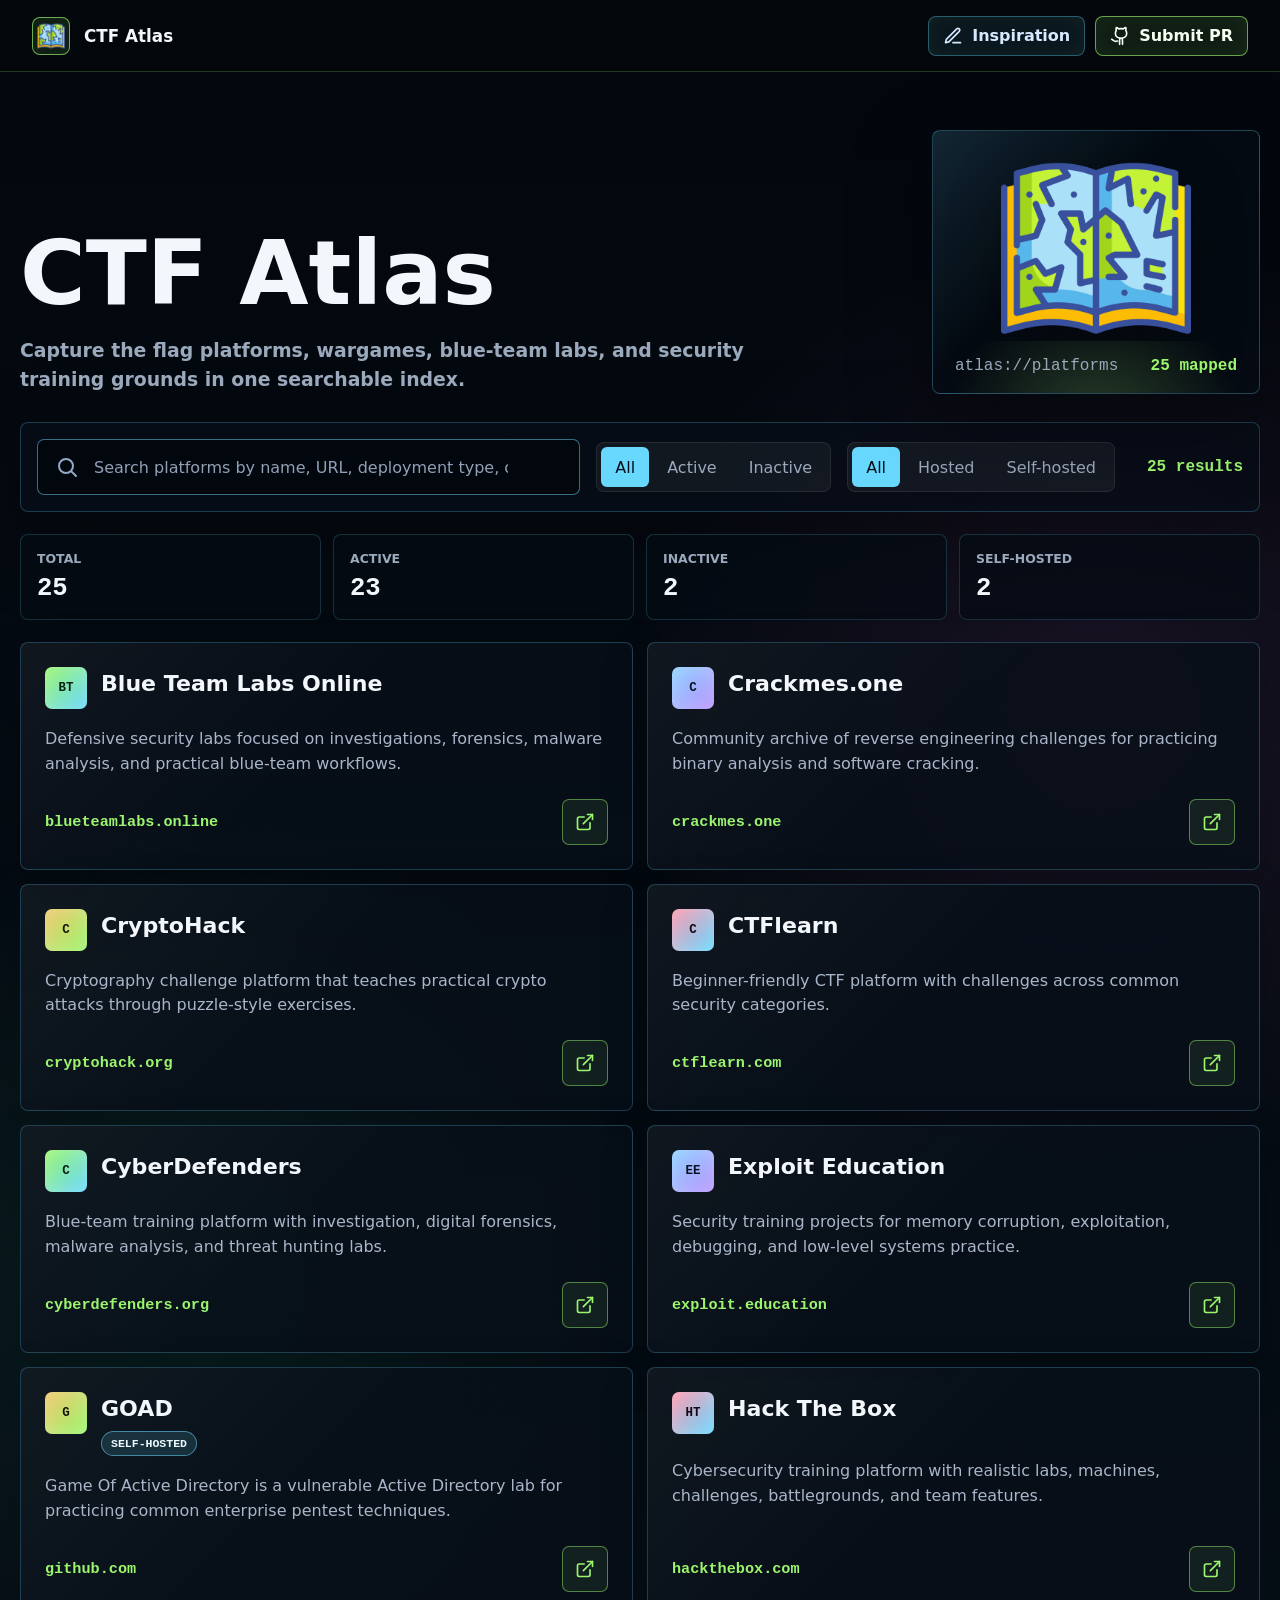
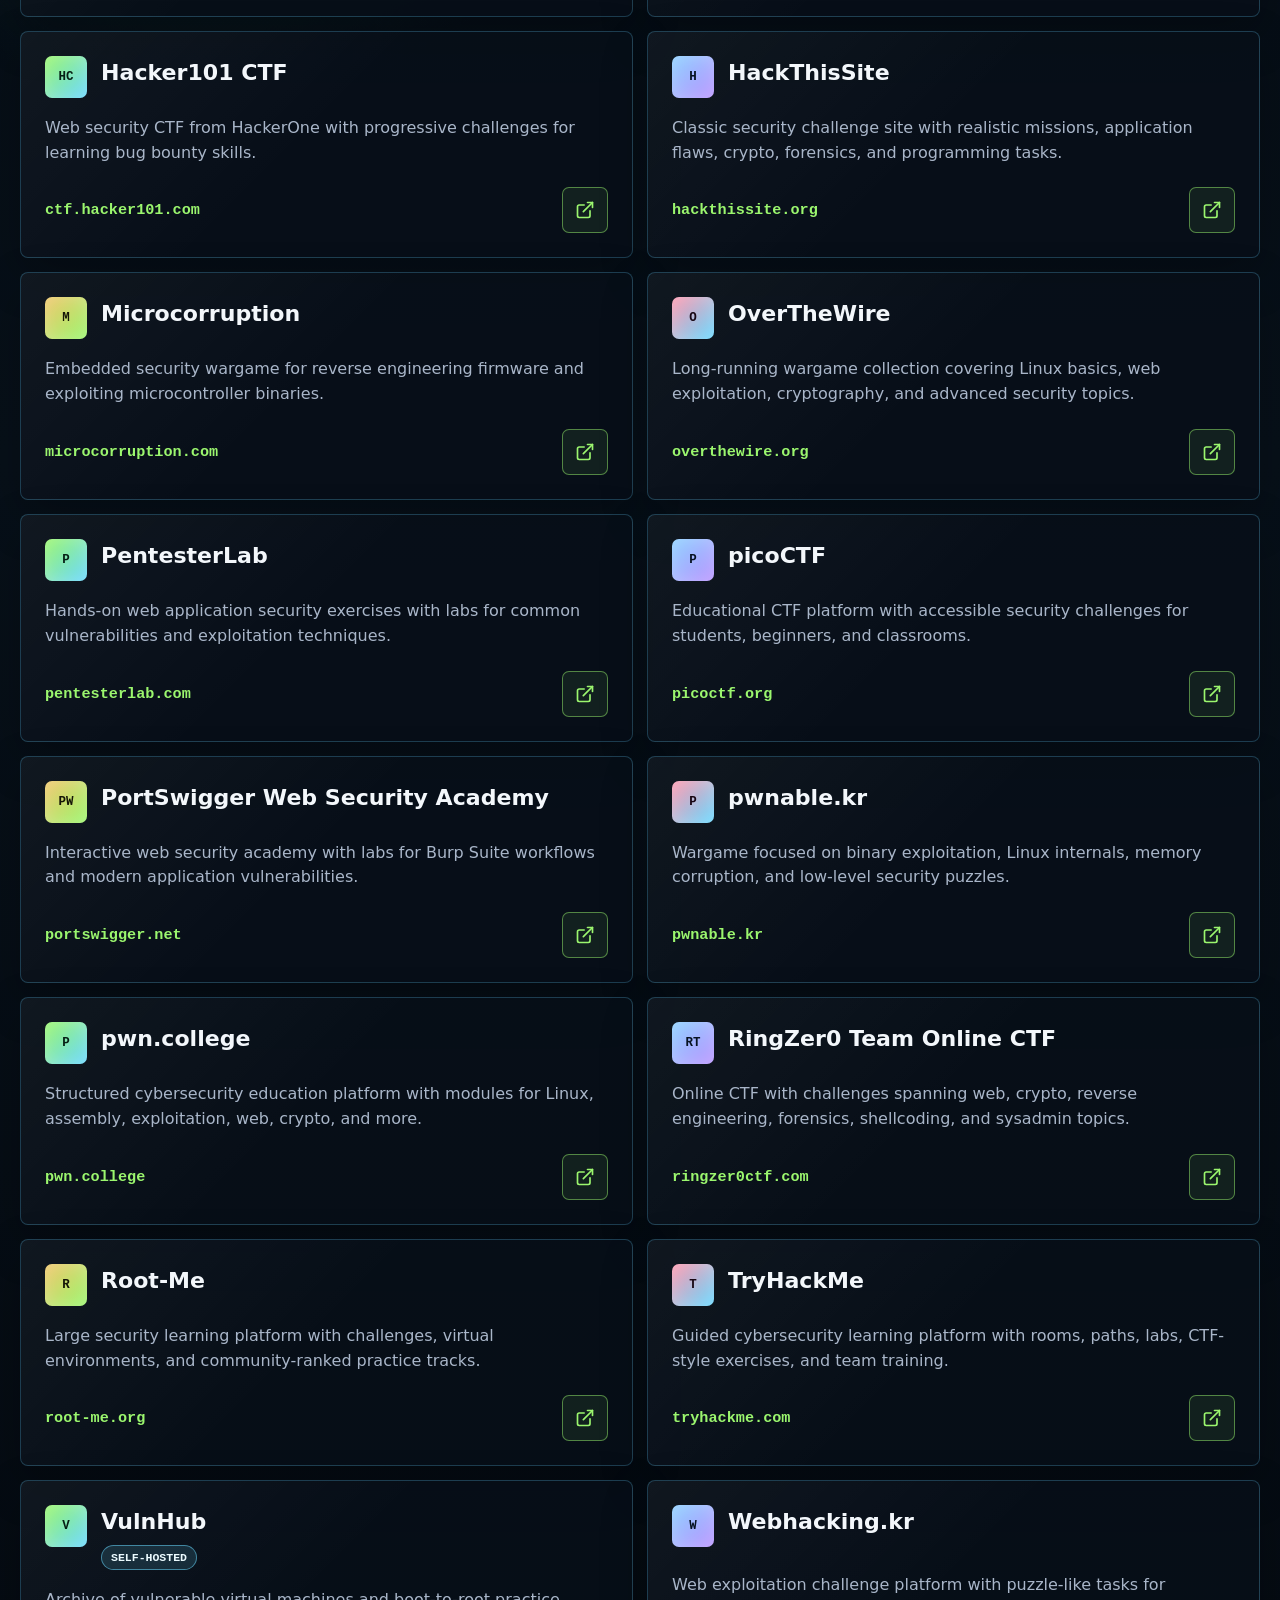
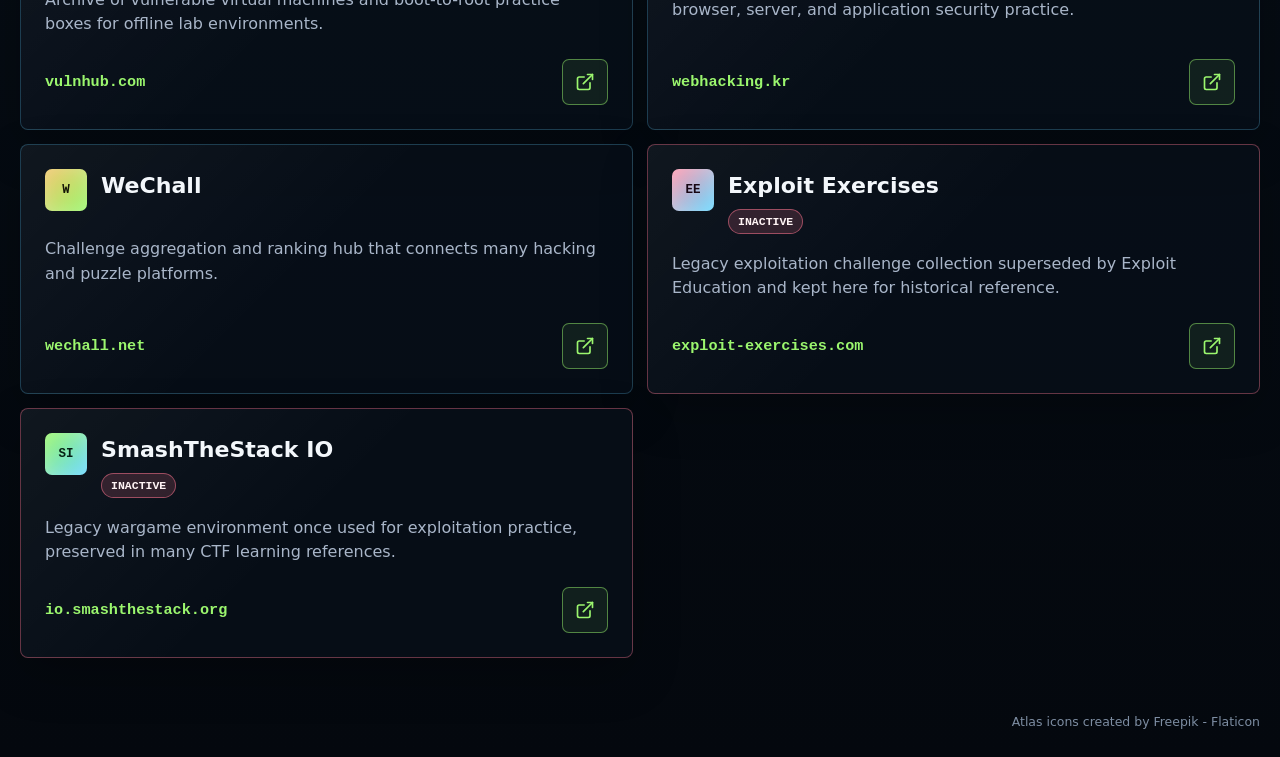
==== index.html @ a91e1c3d "Initial CTF Atlas site" ====
<!doctype html>
<html lang="en">
  <head>
    <meta charset="utf-8" />
    <meta name="viewport" content="width=device-width, initial-scale=1" />
    <title>CTF Atlas</title>
    <meta
      name="description"
      content="A searchable atlas of CTF platforms, wargames, labs, and security practice sites."
    />
    <meta
      http-equiv="Content-Security-Policy"
      content="default-src 'self'; script-src 'self'; style-src 'self'; img-src 'self' data:; connect-src 'self'; object-src 'none'; base-uri 'self'; form-action 'none'"
    />
    <link rel="stylesheet" href="styles.css" />
  </head>
  <body>
    <header class="site-header">
      <a class="brand" href="./" aria-label="CTF Atlas home">
        <span class="brand-mark" aria-hidden="true">
          <img src="atlas.png" alt="" />
        </span>
        <span>CTF Atlas</span>
      </a>

      <nav class="header-actions" aria-label="Project links">
        <a class="icon-link ghost-link" href="./inspiration.html">
          <svg viewBox="0 0 24 24" aria-hidden="true">
            <path d="M12 20h9" />
            <path d="M16.5 3.5a2.12 2.12 0 0 1 3 3L7 19l-4 1 1-4Z" />
          </svg>
          <span>Inspiration</span>
        </a>
        <a
          class="icon-link"
          href="https://github.com/dibsy/ctf-atlas"
          target="_blank"
          rel="noreferrer"
          data-repo-link
        >
          <svg viewBox="0 0 24 24" aria-hidden="true">
            <path
              d="M15 22v-4a4.8 4.8 0 0 0-1-3.5c3 0 6-2 6-5.5.08-1.25-.27-2.48-1-3.5.28-1.15.28-2.35 0-3.5 0 0-1 0-3 1.5a10.3 10.3 0 0 0-5.5 0C8.5 2 7.5 2 7.5 2a6.6 6.6 0 0 0 0 3.5 5.4 5.4 0 0 0-1 3.5c0 3.5 3 5.5 6 5.5-.39.49-.68 1.05-.85 1.65-.17.6-.22 1.23-.15 1.85v4"
            />
            <path d="M9 18c-4.51 2-5-2-7-2" />
          </svg>
          <span>Submit PR</span>
        </a>
      </nav>
    </header>

    <main class="page-shell">
      <section class="intro" aria-labelledby="page-title">
        <div class="intro-grid">
          <div>
            <h1 id="page-title">CTF Atlas</h1>
            <p class="intro-copy">
              Capture the flag platforms, wargames, blue-team labs, and security training grounds in one searchable index.
            </p>
          </div>
          <div class="atlas-panel" aria-hidden="true">
            <img class="atlas-art" src="atlas.png" alt="" />
            <div class="atlas-readout">
              <span>atlas://platforms</span>
              <strong><span id="visual-total">--</span> mapped</strong>
            </div>
          </div>
        </div>
      </section>

      <section class="control-panel" aria-label="Search and filters">
        <div class="search-wrap">
          <svg class="search-icon" viewBox="0 0 24 24" aria-hidden="true">
            <path d="m21 21-4.34-4.34" />
            <circle cx="11" cy="11" r="7" />
          </svg>
          <label class="sr-only" for="platform-search">Search platforms</label>
          <input
            id="platform-search"
            type="search"
            autocomplete="off"
            placeholder="Search platforms by name, URL, deployment type, or keyword..."
          />
          <button class="clear-search" type="button" aria-label="Clear search" hidden>
            <svg viewBox="0 0 24 24" aria-hidden="true">
              <path d="M18 6 6 18" />
              <path d="m6 6 12 12" />
            </svg>
          </button>
        </div>

        <div class="filter-group" role="group" aria-label="Status filter">
          <button class="filter-button is-active" type="button" data-status-filter="all">All</button>
          <button class="filter-button" type="button" data-status-filter="active">Active</button>
          <button class="filter-button" type="button" data-status-filter="inactive">Inactive</button>
        </div>

        <div class="filter-group" role="group" aria-label="Hosting filter">
          <button class="filter-button is-active" type="button" data-hosting-filter="all">All</button>
          <button class="filter-button" type="button" data-hosting-filter="hosted">Hosted</button>
          <button class="filter-button" type="button" data-hosting-filter="self-hosted">Self-hosted</button>
        </div>

        <output class="result-count" id="result-count" for="platform-search">Loading</output>
      </section>

      <section class="stats-grid" aria-label="Platform statistics">
        <article>
          <span>Total</span>
          <strong id="total-count">--</strong>
        </article>
        <article>
          <span>Active</span>
          <strong id="active-count">--</strong>
        </article>
        <article>
          <span>Inactive</span>
          <strong id="inactive-count">--</strong>
        </article>
        <article>
          <span>Self-hosted</span>
          <strong id="self-hosted-count">--</strong>
        </article>
      </section>

      <section class="platform-grid" id="platform-list" aria-live="polite" aria-busy="true"></section>
      <p class="empty-state" id="empty-state" hidden>No matching platforms found.</p>
    </main>

    <footer class="site-footer">
      <a href="https://www.flaticon.com/free-icons/atlas" target="_blank" rel="noreferrer">
        Atlas icons created by Freepik - Flaticon
      </a>
    </footer>

    <template id="platform-card-template">
      <article class="platform-card">
        <div class="card-head">
          <span class="platform-initials" aria-hidden="true"></span>
          <div>
            <h2></h2>
            <div class="badge-row">
              <span class="status-pill" hidden>Inactive</span>
              <span class="hosting-pill" hidden>Self-hosted</span>
            </div>
          </div>
        </div>
        <p class="platform-description"></p>
        <div class="card-foot">
          <span class="platform-host"></span>
          <a class="open-platform" target="_blank" rel="noreferrer" aria-label="Open platform">
            <svg viewBox="0 0 24 24" aria-hidden="true">
              <path d="M15 3h6v6" />
              <path d="M10 14 21 3" />
              <path d="M18 13v6a2 2 0 0 1-2 2H5a2 2 0 0 1-2-2V8a2 2 0 0 1 2-2h6" />
            </svg>
          </a>
        </div>
      </article>
    </template>

    <script src="app.js" defer></script>
  </body>
</html>
---- styles.css ----
:root {
  color-scheme: dark;
  --bg: #05090f;
  --bg-deep: #03060a;
  --panel: rgba(8, 15, 25, 0.82);
  --panel-strong: rgba(10, 18, 30, 0.95);
  --border: rgba(80, 162, 200, 0.32);
  --border-hot: rgba(112, 226, 255, 0.72);
  --text: #f3f7fb;
  --muted: #9aa9bc;
  --green: #9bf66e;
  --green-soft: rgba(155, 246, 110, 0.16);
  --cyan: #69d8ff;
  --amber: #f1c76c;
  --rose: #ff7690;
  --shadow: 0 24px 80px rgba(0, 0, 0, 0.36);
  --radius: 8px;
  --header-height: 72px;
  font-family:
    Inter, ui-sans-serif, system-ui, -apple-system, BlinkMacSystemFont, "Segoe UI",
    sans-serif;
}

* {
  box-sizing: border-box;
}

[hidden] {
  display: none !important;
}

html {
  min-width: 320px;
  background: var(--bg);
}

body {
  min-height: 100vh;
  margin: 0;
  color: var(--text);
  background:
    radial-gradient(circle at 16% 32%, rgba(38, 168, 122, 0.13), transparent 28rem),
    radial-gradient(circle at 86% 18%, rgba(186, 86, 176, 0.12), transparent 30rem),
    linear-gradient(180deg, #03070d 0%, #071019 52%, #04080e 100%);
  overflow-x: hidden;
}

body::before {
  position: fixed;
  inset: var(--header-height) 0 0;
  z-index: -2;
  content: "";
  background-image:
    linear-gradient(rgba(102, 216, 255, 0.07) 1px, transparent 1px),
    linear-gradient(90deg, rgba(102, 216, 255, 0.07) 1px, transparent 1px);
  background-size: 32px 32px;
  mask-image: linear-gradient(to bottom, rgba(0, 0, 0, 0.98), rgba(0, 0, 0, 0.45));
}

body::after {
  position: fixed;
  inset: var(--header-height) 0 auto;
  z-index: -1;
  height: 1px;
  content: "";
  background: linear-gradient(90deg, transparent, rgba(155, 246, 110, 0.5), transparent);
  box-shadow: 0 0 24px rgba(155, 246, 110, 0.26);
}

a {
  color: inherit;
  text-decoration: none;
}

button,
input {
  font: inherit;
}

svg {
  display: block;
  width: 1.25rem;
  height: 1.25rem;
  fill: none;
  stroke: currentColor;
  stroke-linecap: round;
  stroke-linejoin: round;
  stroke-width: 2;
}

img {
  display: block;
  max-width: 100%;
}

.sr-only {
  position: absolute;
  width: 1px;
  height: 1px;
  padding: 0;
  margin: -1px;
  overflow: hidden;
  clip: rect(0, 0, 0, 0);
  white-space: nowrap;
  border: 0;
}

.site-header {
  position: sticky;
  top: 0;
  z-index: 20;
  display: flex;
  align-items: center;
  justify-content: space-between;
  min-height: var(--header-height);
  padding: 0 32px;
  background: rgba(4, 8, 13, 0.9);
  border-bottom: 1px solid rgba(155, 246, 110, 0.2);
  backdrop-filter: blur(16px);
}

.brand,
.header-actions,
.icon-link {
  display: flex;
  align-items: center;
}

.brand {
  gap: 14px;
  font-size: 1.05rem;
  font-weight: 800;
  letter-spacing: 0;
}

.brand-mark {
  display: grid;
  width: 38px;
  height: 38px;
  place-items: center;
  color: var(--green);
  background: rgba(155, 246, 110, 0.08);
  border: 1px solid rgba(155, 246, 110, 0.68);
  border-radius: var(--radius);
  box-shadow: inset 0 0 18px rgba(155, 246, 110, 0.06);
}

.brand-mark img {
  width: 28px;
  height: 28px;
  object-fit: contain;
}

.header-actions {
  gap: 10px;
}

.icon-link {
  justify-content: center;
  gap: 9px;
  min-height: 40px;
  padding: 0 14px;
  font-weight: 750;
  line-height: 1;
  color: #f7fff1;
  background: rgba(155, 246, 110, 0.09);
  border: 1px solid rgba(155, 246, 110, 0.62);
  border-radius: var(--radius);
  box-shadow: inset 0 0 20px rgba(155, 246, 110, 0.05);
}

.icon-link:hover,
.icon-link:focus-visible {
  color: #051006;
  background: var(--green);
  outline: none;
}

.icon-link.is-current {
  color: #041019;
  background: var(--cyan);
  border-color: rgba(105, 216, 255, 0.9);
}

.ghost-link {
  color: #d7e9ff;
  background: rgba(105, 216, 255, 0.08);
  border-color: rgba(105, 216, 255, 0.36);
}

.ghost-link:hover,
.ghost-link:focus-visible {
  color: #041019;
  background: var(--cyan);
}

.page-shell {
  width: min(100% - 40px, 1488px);
  margin: 0 auto;
  padding: 58px 0 56px;
}

.intro {
  margin-bottom: 28px;
}

.intro-grid {
  display: grid;
  grid-template-columns: minmax(0, 1fr) 328px;
  gap: 32px;
  align-items: end;
}

h1 {
  max-width: 760px;
  margin: 0;
  font-size: clamp(3rem, 7vw, 5.8rem);
  line-height: 0.98;
  letter-spacing: 0;
}

.intro-copy {
  max-width: 730px;
  margin: 18px 0 0;
  font-size: clamp(1rem, 2vw, 1.18rem);
  font-weight: 600;
  line-height: 1.55;
  color: var(--muted);
}

.atlas-panel {
  position: relative;
  display: grid;
  justify-items: center;
  gap: 14px;
  padding: 22px 22px 18px;
  overflow: hidden;
  background:
    linear-gradient(135deg, rgba(105, 216, 255, 0.14), transparent 42%),
    rgba(5, 11, 19, 0.74);
  border: 1px solid rgba(105, 216, 255, 0.28);
  border-radius: var(--radius);
  box-shadow: var(--shadow);
}

.atlas-panel::before {
  position: absolute;
  inset: auto -18% -52% -18%;
  height: 72%;
  content: "";
  background: radial-gradient(circle, rgba(155, 246, 110, 0.24), transparent 62%);
}

.atlas-art {
  position: relative;
  width: min(190px, 72%);
  aspect-ratio: 1;
  object-fit: contain;
  filter: drop-shadow(0 16px 26px rgba(0, 0, 0, 0.28));
}

.atlas-readout {
  position: relative;
  display: flex;
  align-items: center;
  justify-content: space-between;
  width: 100%;
  gap: 12px;
  font-family: "SFMono-Regular", Consolas, "Liberation Mono", monospace;
  color: var(--muted);
}

.atlas-readout strong {
  color: var(--green);
}

.control-panel {
  display: grid;
  grid-template-columns: minmax(280px, 1fr) auto auto auto;
  gap: 16px;
  align-items: center;
  padding: 16px;
  margin-bottom: 22px;
  background: rgba(7, 14, 24, 0.78);
  border: 1px solid var(--border);
  border-radius: var(--radius);
  box-shadow: var(--shadow);
}

.search-wrap {
  position: relative;
}

.search-icon {
  position: absolute;
  top: 50%;
  left: 18px;
  width: 24px;
  height: 24px;
  color: #93a9c8;
  transform: translateY(-50%);
}

#platform-search {
  width: 100%;
  min-height: 56px;
  padding: 0 56px;
  color: var(--text);
  background: rgba(2, 7, 13, 0.76);
  border: 1px solid rgba(105, 216, 255, 0.5);
  border-radius: 7px;
  outline: none;
}

#platform-search::placeholder {
  color: #91a0b7;
  opacity: 1;
}

#platform-search:focus {
  border-color: var(--cyan);
  box-shadow: 0 0 0 4px rgba(105, 216, 255, 0.12);
}

.clear-search {
  position: absolute;
  top: 50%;
  right: 11px;
  display: grid;
  width: 36px;
  height: 36px;
  padding: 0;
  color: var(--muted);
  cursor: pointer;
  background: transparent;
  border: 0;
  border-radius: 7px;
  place-items: center;
  transform: translateY(-50%);
}

.clear-search:hover,
.clear-search:focus-visible {
  color: var(--text);
  background: rgba(255, 255, 255, 0.08);
  outline: none;
}

.filter-group {
  display: grid;
  grid-template-columns: repeat(3, auto);
  gap: 4px;
  padding: 4px;
  background: rgba(255, 255, 255, 0.05);
  border: 1px solid rgba(255, 255, 255, 0.08);
  border-radius: var(--radius);
}

.filter-button {
  min-height: 40px;
  padding: 0 14px;
  color: var(--muted);
  cursor: pointer;
  background: transparent;
  border: 0;
  border-radius: 6px;
}

.filter-button:hover,
.filter-button:focus-visible {
  color: var(--text);
  outline: none;
}

.filter-button.is-active {
  color: #041019;
  background: var(--cyan);
}

.result-count {
  min-width: 112px;
  font-family: "SFMono-Regular", Consolas, "Liberation Mono", monospace;
  font-weight: 900;
  color: var(--green);
  text-align: right;
}

.stats-grid {
  display: grid;
  grid-template-columns: repeat(4, minmax(0, 1fr));
  gap: 12px;
  margin-bottom: 22px;
}

.stats-grid article {
  min-height: 84px;
  padding: 16px;
  background: rgba(5, 12, 20, 0.72);
  border: 1px solid rgba(105, 216, 255, 0.18);
  border-radius: var(--radius);
}

.stats-grid span,
.stats-grid strong {
  display: block;
}

.stats-grid span {
  margin-bottom: 8px;
  font-size: 0.78rem;
  font-weight: 800;
  color: var(--muted);
  text-transform: uppercase;
}

.stats-grid strong {
  font-family: "SFMono-Regular", Consolas, "Liberation Mono", monospace;
  font-size: 1.6rem;
  color: var(--text);
}

.platform-grid {
  display: grid;
  grid-template-columns: repeat(2, minmax(0, 1fr));
  gap: 14px;
}

.platform-card {
  position: relative;
  display: grid;
  min-height: 184px;
  padding: 24px;
  overflow: hidden;
  background:
    linear-gradient(135deg, rgba(255, 255, 255, 0.04), transparent 48%),
    var(--panel);
  border: 1px solid var(--border);
  border-radius: var(--radius);
  box-shadow: 0 18px 48px rgba(0, 0, 0, 0.22);
}

.platform-card::before {
  position: absolute;
  inset: 0;
  pointer-events: none;
  content: "";
  border-radius: inherit;
  opacity: 0;
  box-shadow: inset 0 0 0 1px var(--border-hot);
  transition: opacity 160ms ease;
}

.platform-card:hover,
.platform-card:focus-within {
  border-color: rgba(105, 216, 255, 0.7);
  transform: translateY(-1px);
}

.platform-card:hover::before,
.platform-card:focus-within::before {
  opacity: 1;
}

.platform-card.is-inactive {
  border-color: rgba(255, 118, 144, 0.38);
}

.card-head {
  display: grid;
  grid-template-columns: 42px minmax(0, 1fr);
  gap: 14px;
  align-items: start;
}

.platform-initials {
  display: grid;
  width: 42px;
  height: 42px;
  place-items: center;
  font-family: "SFMono-Regular", Consolas, "Liberation Mono", monospace;
  font-size: 0.78rem;
  font-weight: 900;
  color: #062015;
  background: linear-gradient(135deg, var(--green), var(--cyan));
  border-radius: 7px;
  box-shadow: inset 0 0 16px rgba(255, 255, 255, 0.22);
}

.platform-card:nth-child(4n + 2) .platform-initials {
  background: linear-gradient(135deg, #8ed1ff, #b995ff);
  color: #071222;
}

.platform-card:nth-child(4n + 3) .platform-initials {
  background: linear-gradient(135deg, #f1c76c, #9bf66e);
  color: #151507;
}

.platform-card:nth-child(4n + 4) .platform-initials {
  background: linear-gradient(135deg, #ff9ab0, #69d8ff);
  color: #170613;
}

.platform-card h2 {
  margin: 4px 0 0;
  font-size: clamp(1.05rem, 2vw, 1.38rem);
  line-height: 1.15;
  letter-spacing: 0;
}

.badge-row {
  display: flex;
  flex-wrap: wrap;
  gap: 8px;
  align-items: center;
  margin-top: 10px;
}

.status-pill,
.hosting-pill {
  width: max-content;
  max-width: 100%;
  padding: 5px 9px;
  font-family: "SFMono-Regular", Consolas, "Liberation Mono", monospace;
  font-size: 0.72rem;
  font-weight: 900;
  color: #fff4f5;
  text-transform: uppercase;
  background: rgba(255, 118, 144, 0.16);
  border: 1px solid rgba(255, 118, 144, 0.52);
  border-radius: 999px;
}

.hosting-pill {
  color: #ecfbff;
  background: rgba(105, 216, 255, 0.14);
  border-color: rgba(105, 216, 255, 0.52);
}

.platform-description {
  margin: 18px 0 22px;
  line-height: 1.55;
  color: #a9b6c9;
}

.card-foot {
  display: grid;
  grid-template-columns: minmax(0, 1fr) 46px;
  gap: 14px;
  align-items: center;
  margin-top: auto;
}

.platform-host {
  min-width: 0;
  overflow: hidden;
  font-family: "SFMono-Regular", Consolas, "Liberation Mono", monospace;
  font-size: 0.95rem;
  font-weight: 900;
  color: var(--green);
  text-overflow: ellipsis;
  white-space: nowrap;
}

.open-platform {
  display: grid;
  width: 46px;
  height: 46px;
  place-items: center;
  color: var(--green);
  background: rgba(155, 246, 110, 0.08);
  border: 1px solid rgba(155, 246, 110, 0.48);
  border-radius: 7px;
}

.open-platform:hover,
.open-platform:focus-visible {
  color: #061407;
  background: var(--green);
  outline: none;
}

.empty-state {
  padding: 36px 20px;
  margin: 0;
  font-weight: 800;
  color: var(--muted);
  text-align: center;
  background: rgba(7, 14, 24, 0.78);
  border: 1px solid var(--border);
  border-radius: var(--radius);
}

.inspiration-shell {
  max-width: 1100px;
}

.inspiration-hero {
  display: grid;
  grid-template-columns: minmax(0, 1fr) 220px;
  gap: 34px;
  align-items: center;
  margin-bottom: 24px;
}

.story-kicker {
  margin: 0 0 12px;
  font-family: "SFMono-Regular", Consolas, "Liberation Mono", monospace;
  font-size: 0.78rem;
  font-weight: 900;
  color: var(--amber);
  text-transform: uppercase;
}

.inspiration-art {
  width: 220px;
  aspect-ratio: 1;
  object-fit: contain;
  filter: drop-shadow(0 22px 34px rgba(0, 0, 0, 0.32));
}

.story-panel {
  padding: clamp(24px, 4vw, 42px);
  background:
    linear-gradient(135deg, rgba(255, 255, 255, 0.04), transparent 48%),
    rgba(7, 14, 24, 0.82);
  border: 1px solid var(--border);
  border-radius: var(--radius);
  box-shadow: var(--shadow);
}

.story-panel p {
  max-width: 82ch;
  margin: 0;
  color: #b3c0d1;
  font-size: 1.05rem;
  font-weight: 560;
  line-height: 1.75;
}

.story-panel p + p {
  margin-top: 22px;
}

.site-footer {
  width: min(100% - 40px, 1488px);
  margin: 0 auto;
  padding: 0 0 28px;
  font-size: 0.78rem;
  color: #7d8da2;
  text-align: right;
}

.site-footer a:hover,
.site-footer a:focus-visible {
  color: var(--cyan);
  outline: none;
}

@media (max-width: 980px) {
  .intro-grid,
  .control-panel,
  .platform-grid,
  .inspiration-hero {
    grid-template-columns: 1fr;
  }

  .inspiration-art {
    display: none;
  }

  .stats-grid {
    grid-template-columns: repeat(2, minmax(0, 1fr));
  }

  .atlas-panel {
    display: none;
  }

  .result-count {
    text-align: left;
  }

  .filter-group {
    width: 100%;
    grid-template-columns: repeat(3, 1fr);
  }
}

@media (max-width: 640px) {
  :root {
    --header-height: 66px;
  }

  .site-header {
    padding: 0 16px;
  }

  .brand {
    gap: 10px;
  }

  .brand span:last-child {
    max-width: 96px;
    overflow: hidden;
    text-overflow: ellipsis;
    white-space: nowrap;
  }

  .header-actions {
    gap: 6px;
  }

  .icon-link {
    width: 38px;
    padding: 0;
  }

  .icon-link span {
    position: absolute;
    width: 1px;
    height: 1px;
    padding: 0;
    margin: -1px;
    overflow: hidden;
    clip: rect(0, 0, 0, 0);
    white-space: nowrap;
    border: 0;
  }

  .page-shell {
    width: min(100% - 28px, 1488px);
    padding: 36px 0 54px;
  }

  h1 {
    font-size: clamp(2.55rem, 14vw, 4.25rem);
  }

  .control-panel {
    padding: 12px;
  }

  #platform-search {
    min-height: 52px;
    padding-right: 50px;
  }

  .stats-grid {
    grid-template-columns: 1fr;
  }

  .platform-card {
    min-height: 0;
    padding: 18px;
  }

  .story-panel {
    padding: 22px;
  }
}
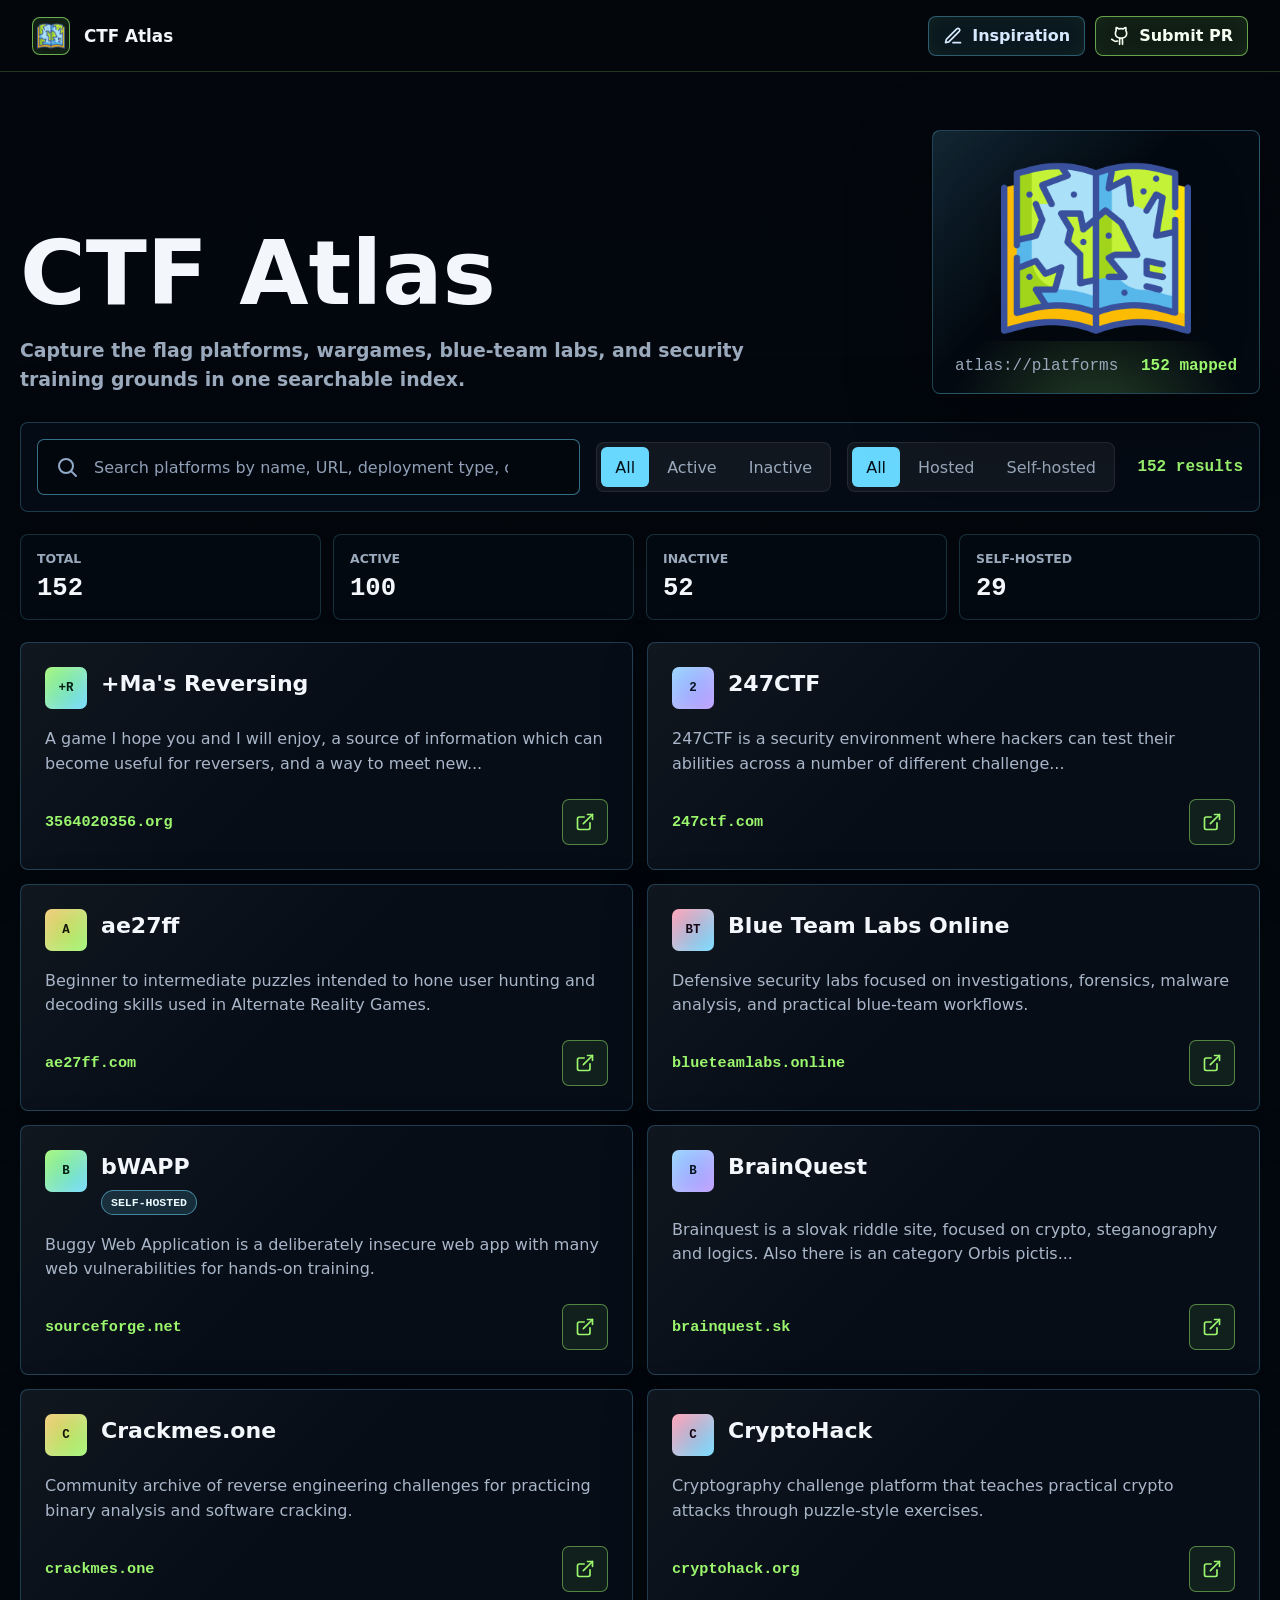
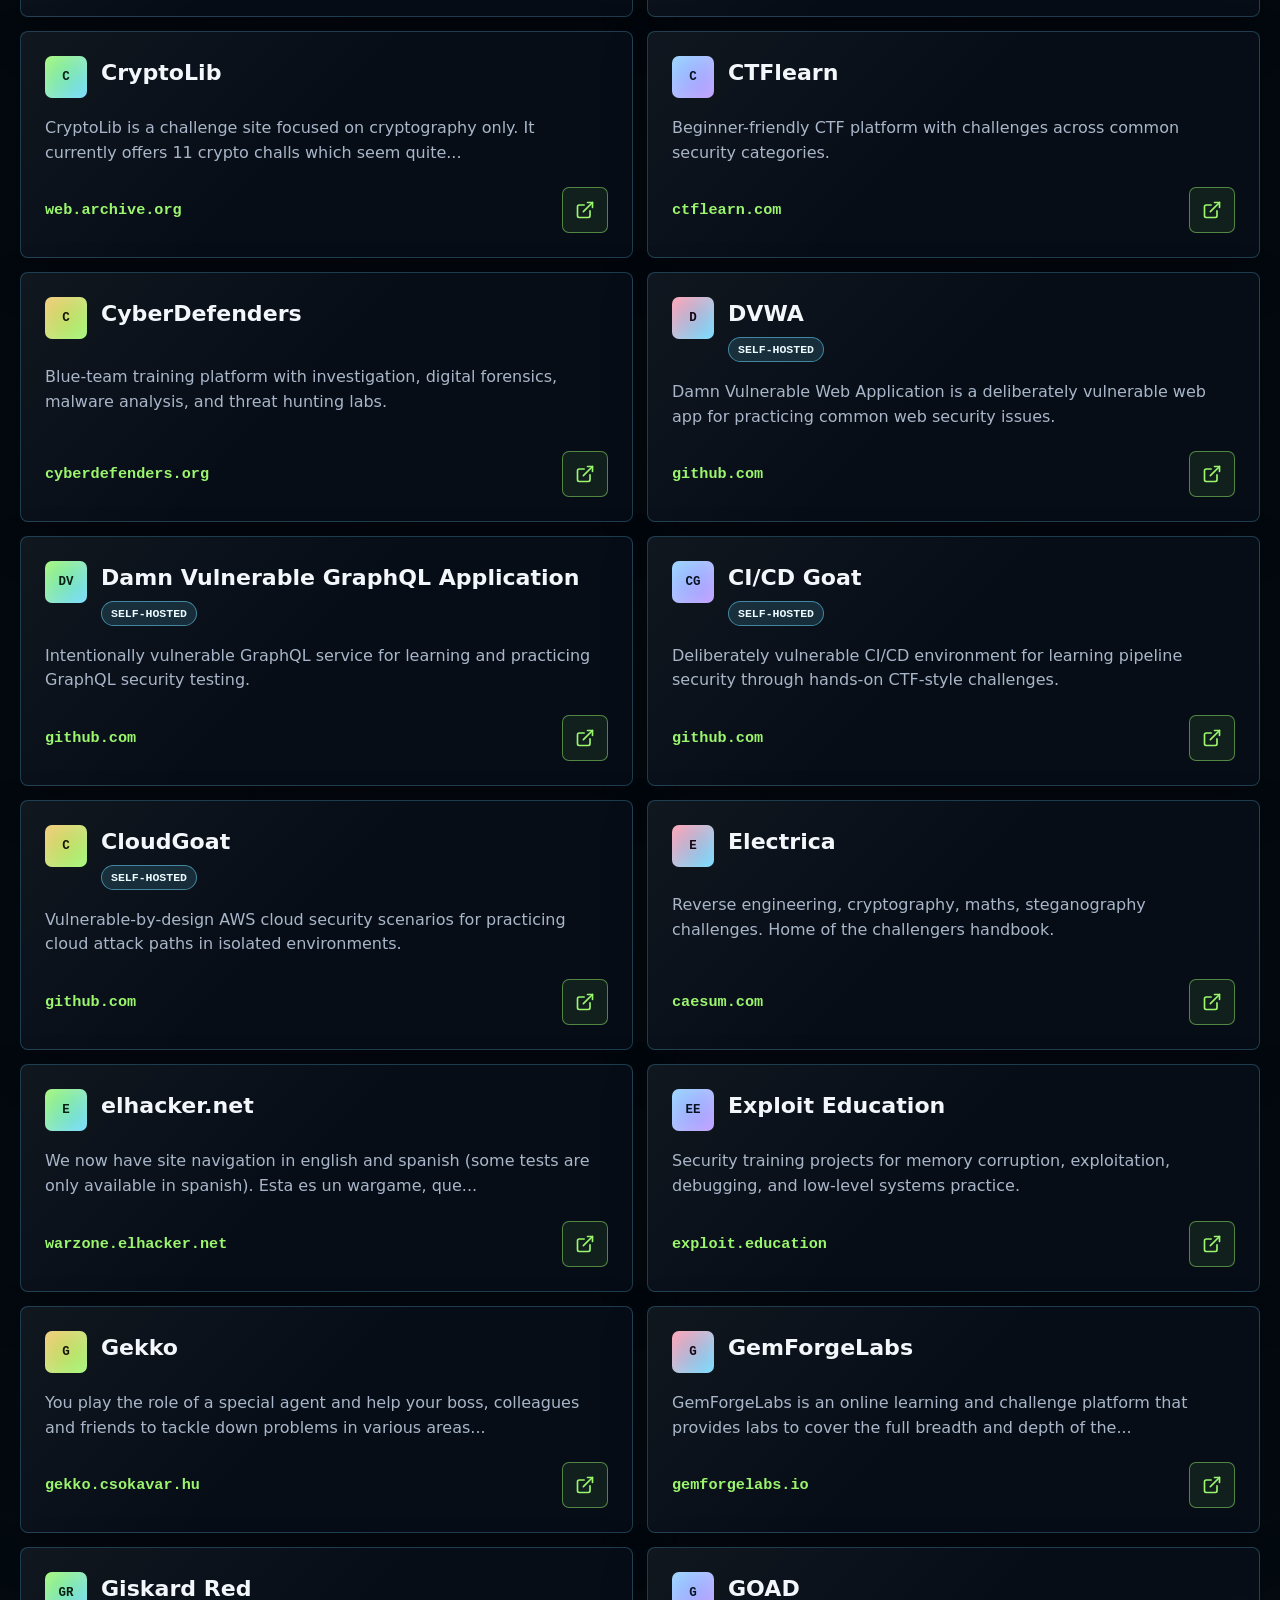
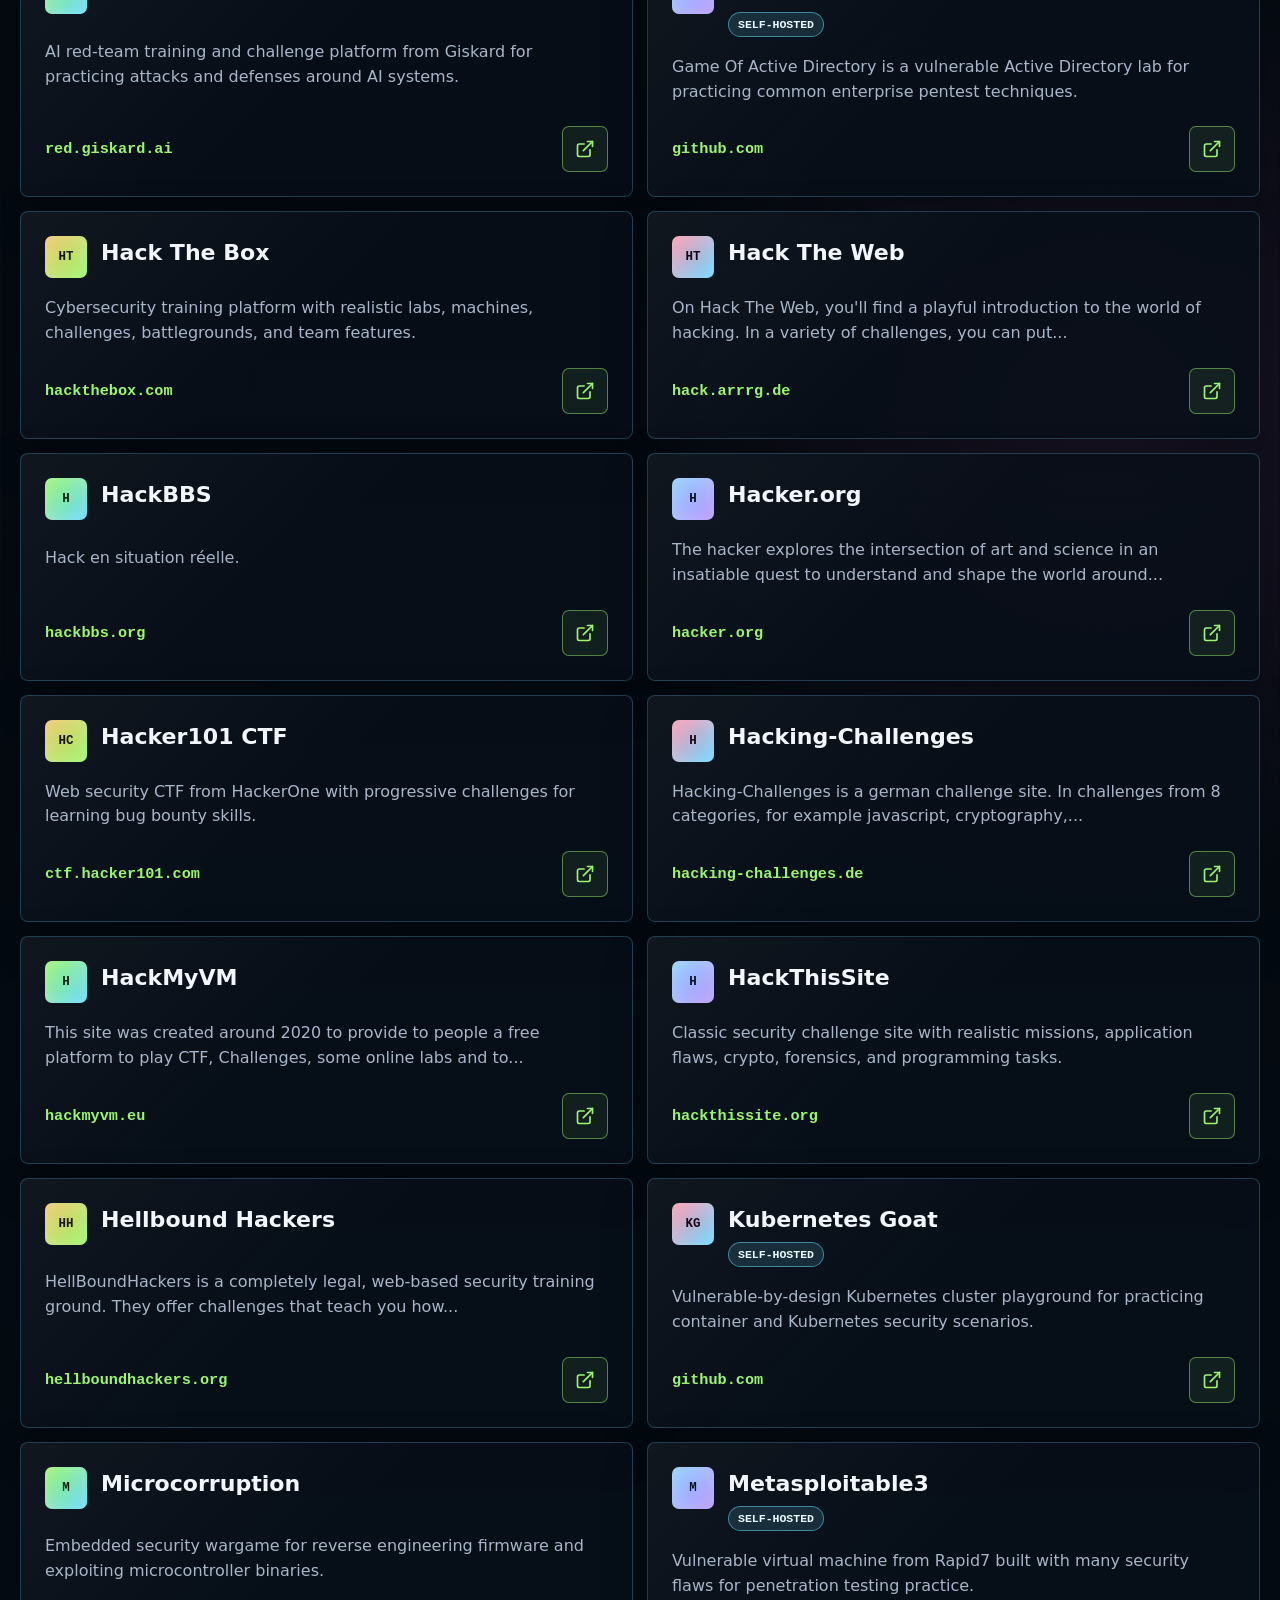
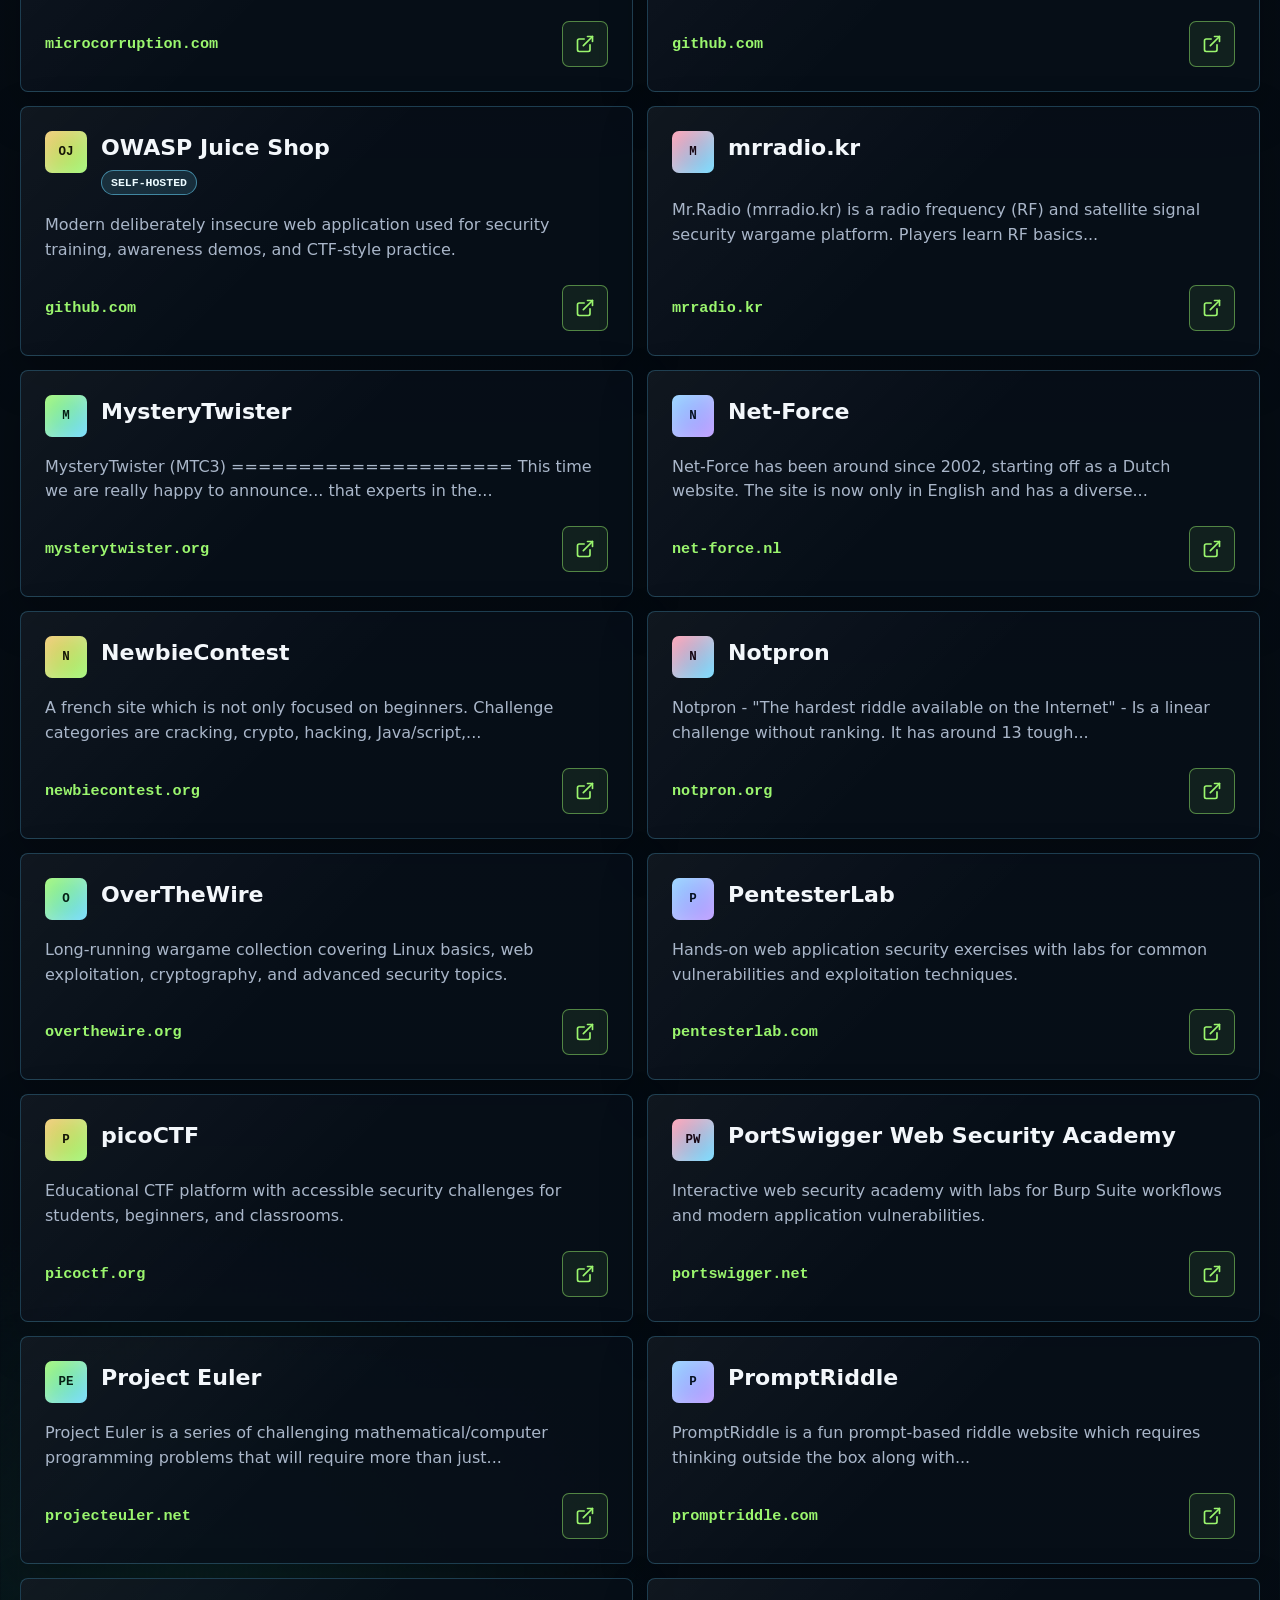
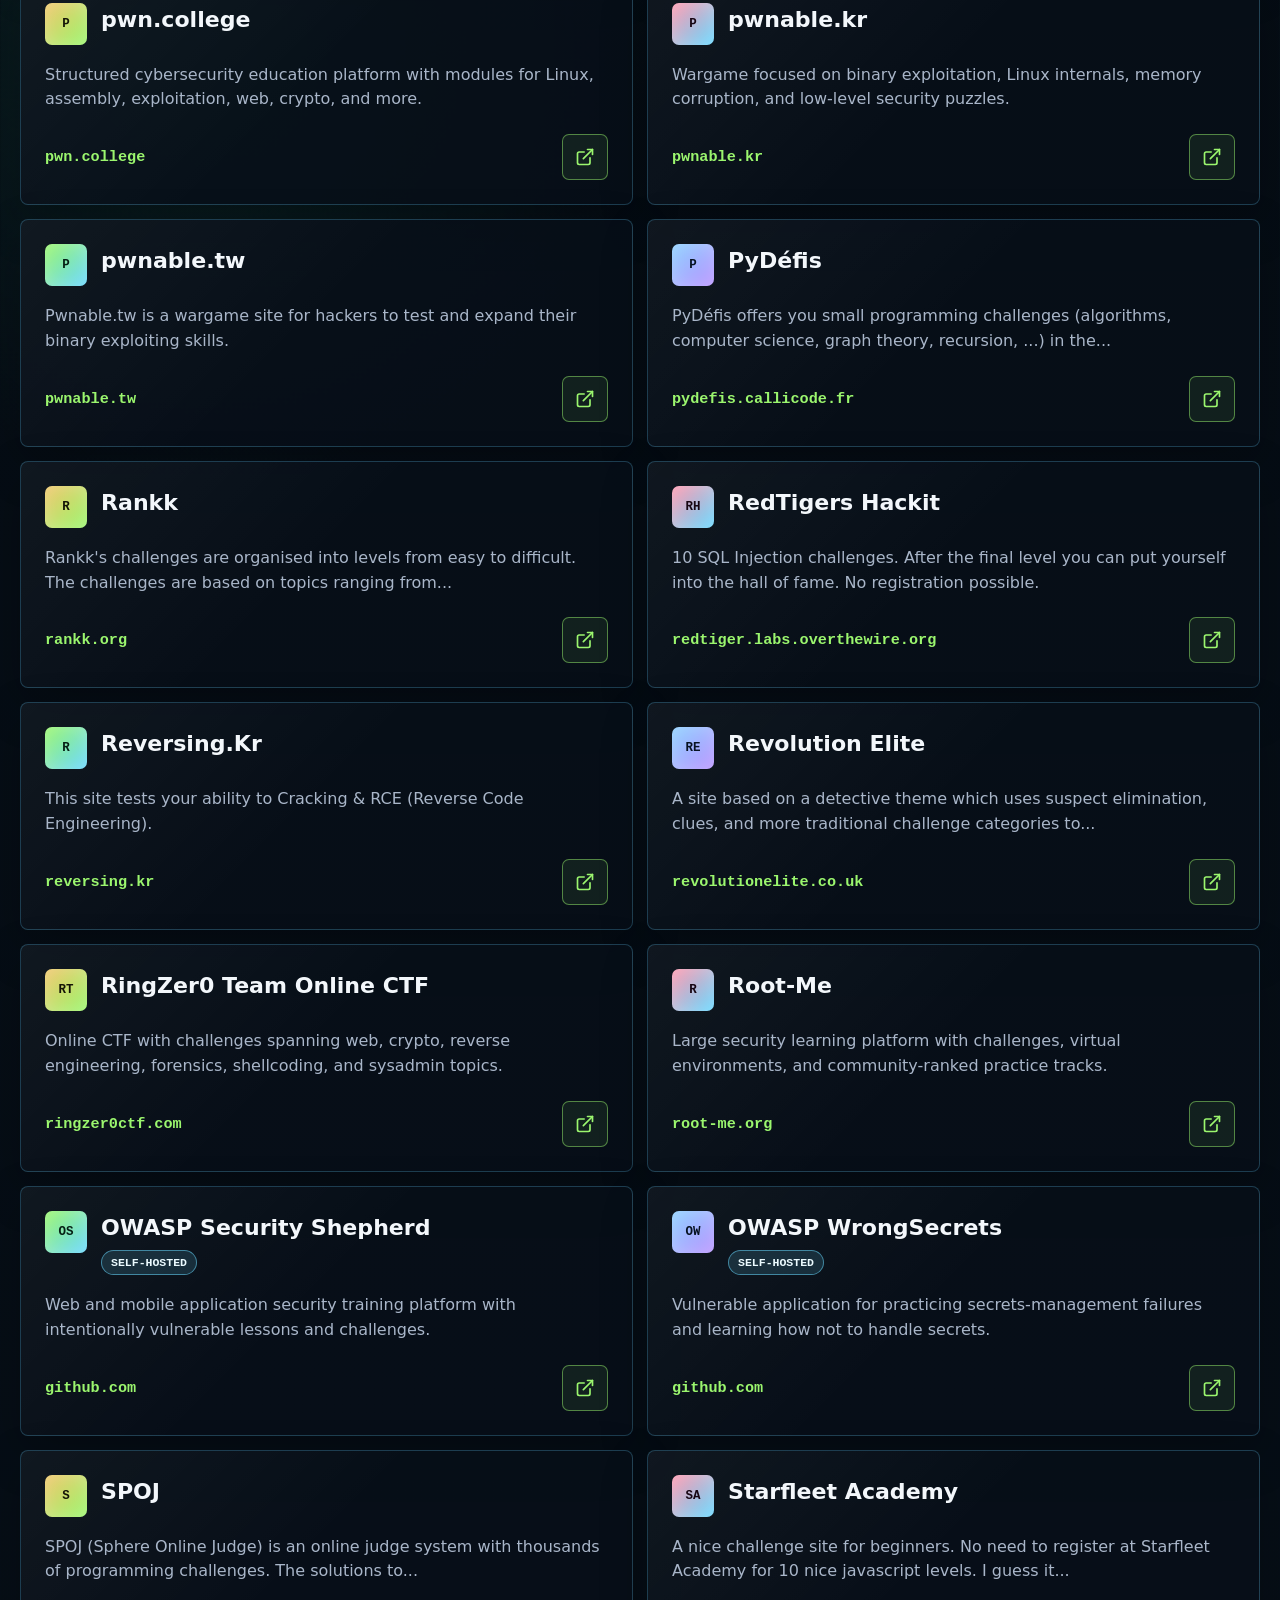
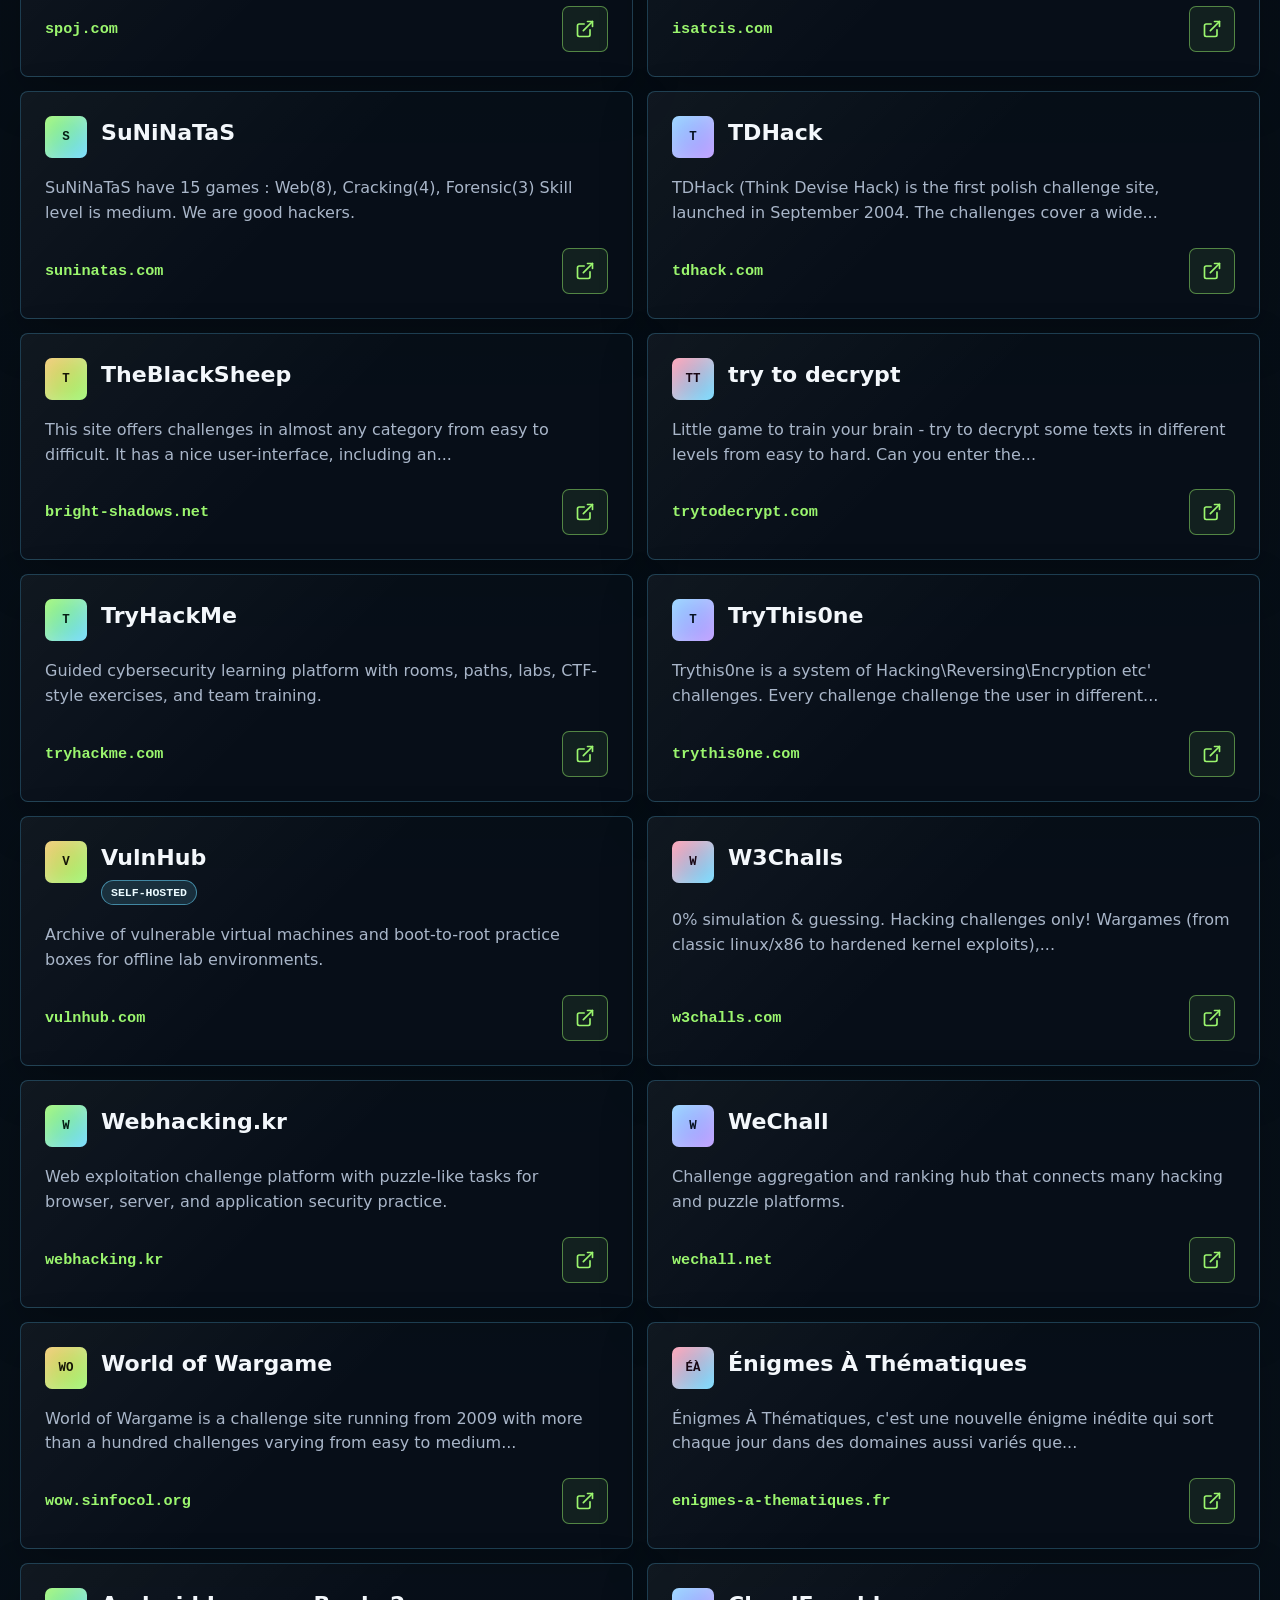
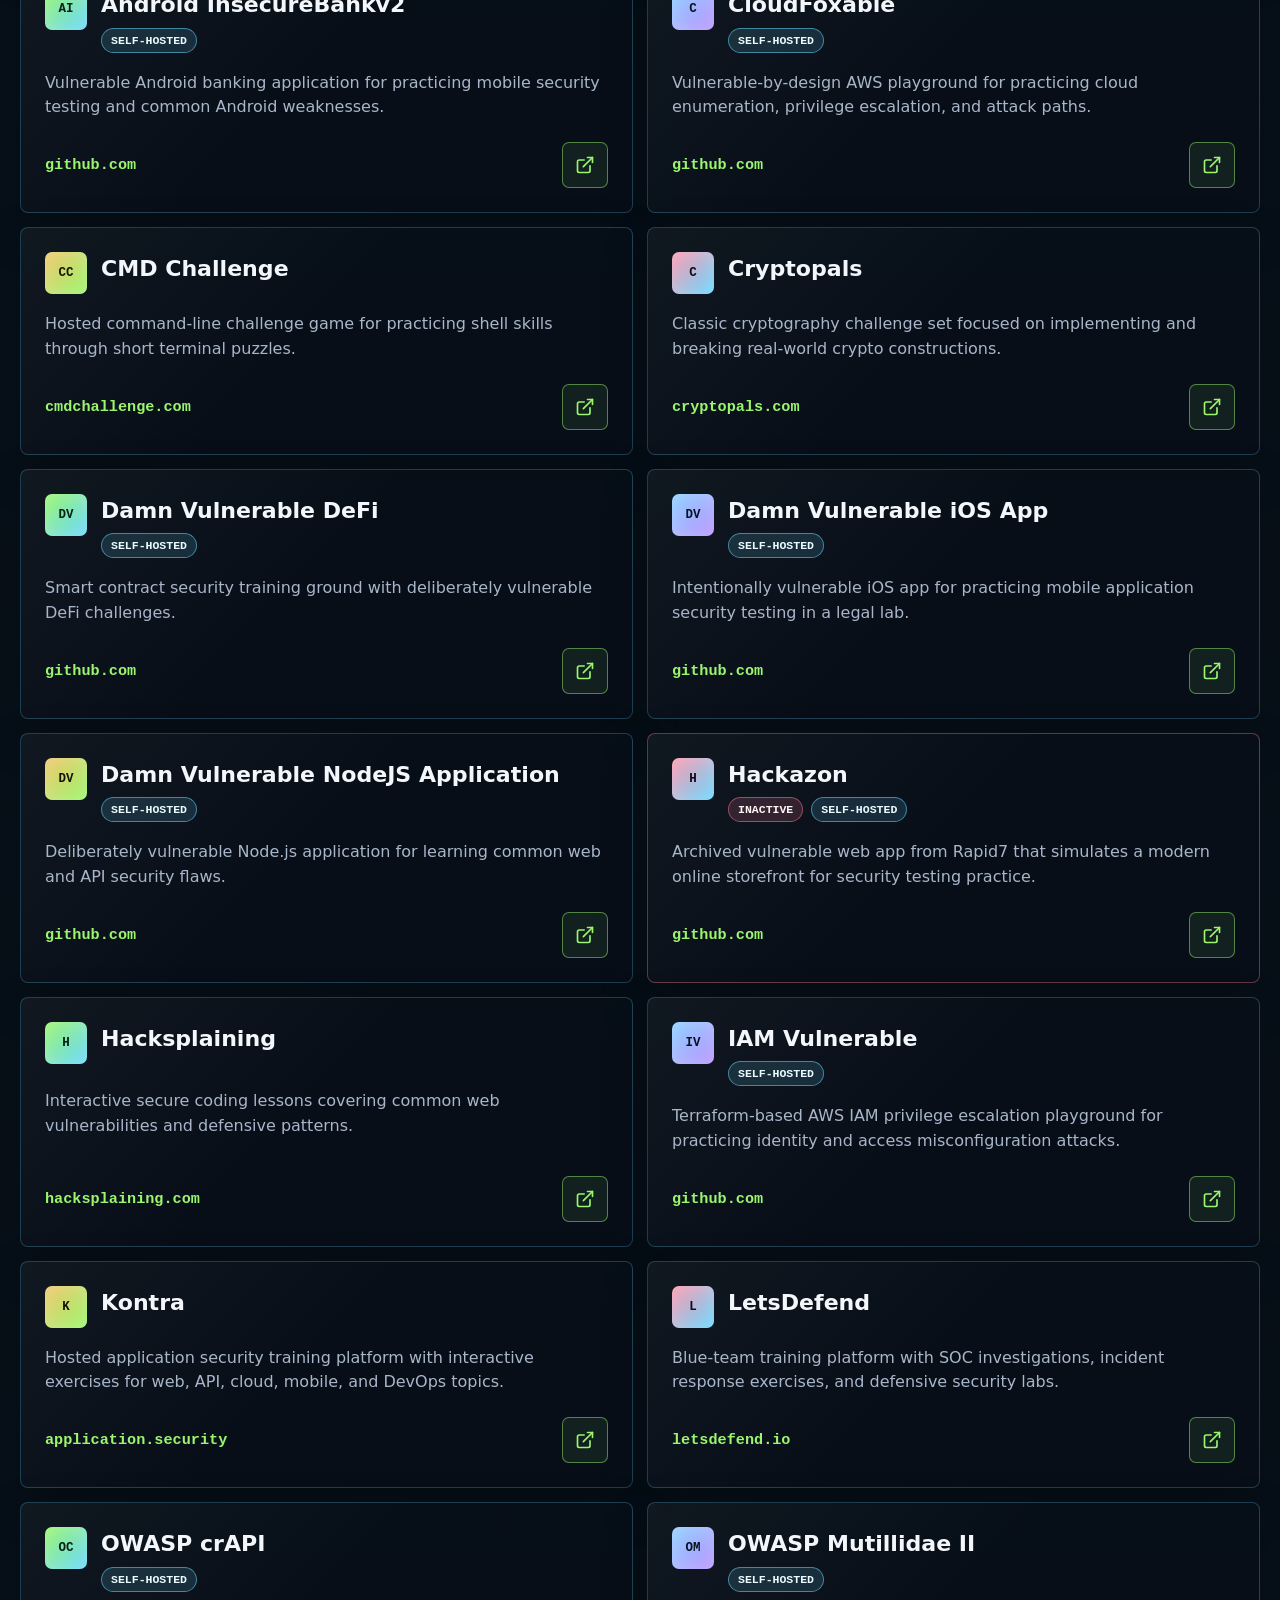
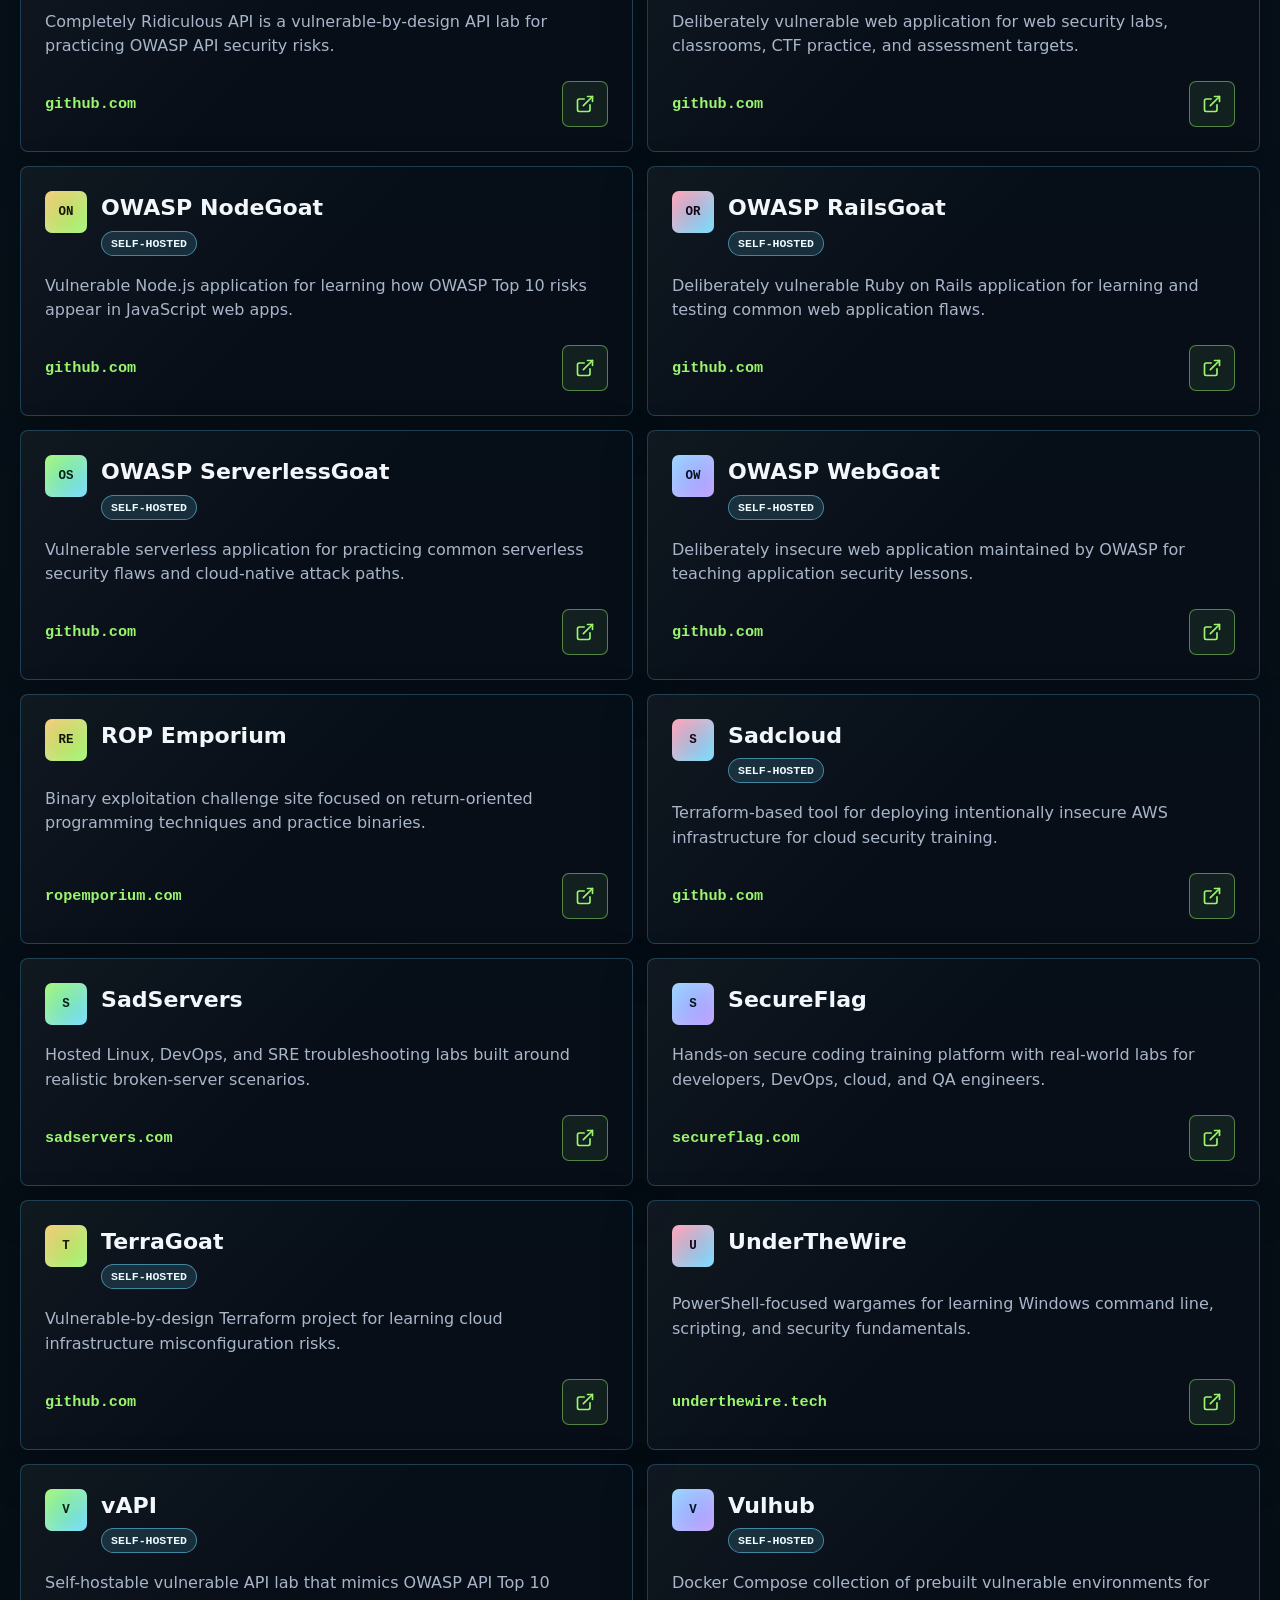
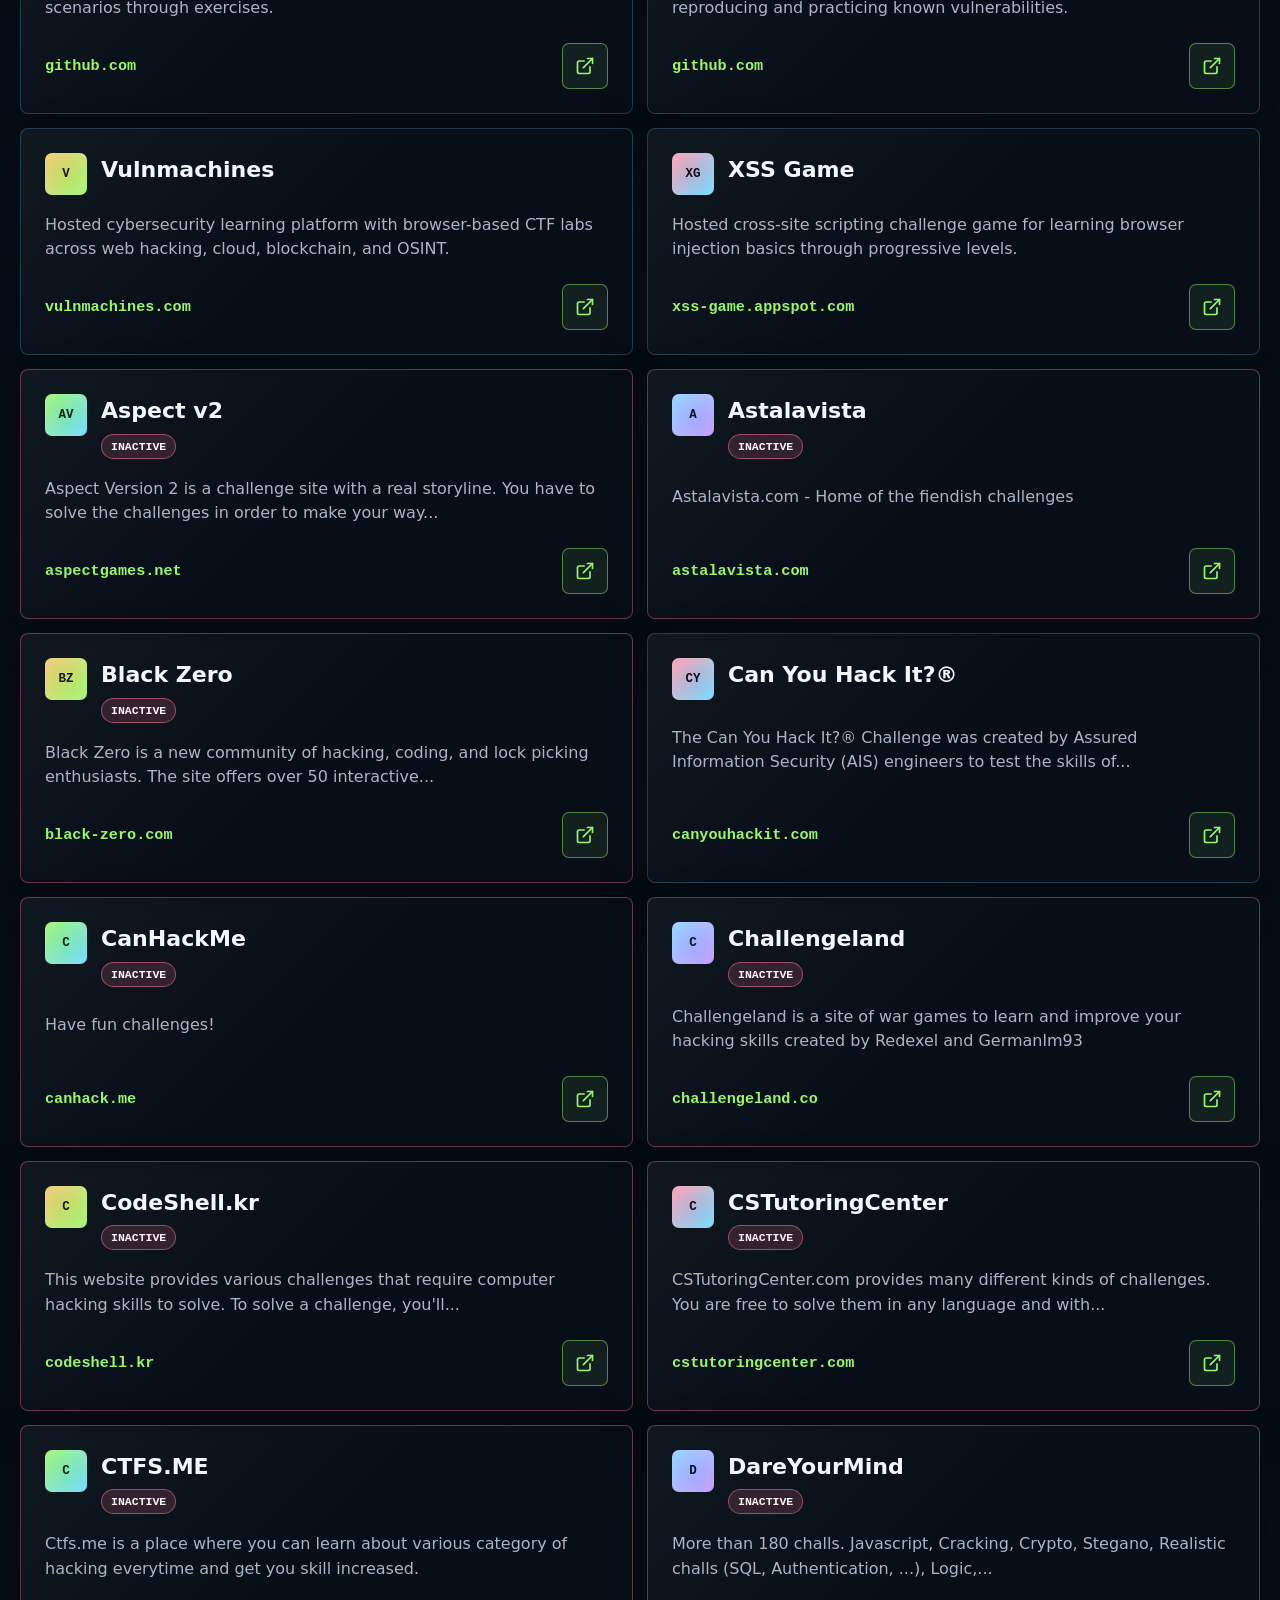
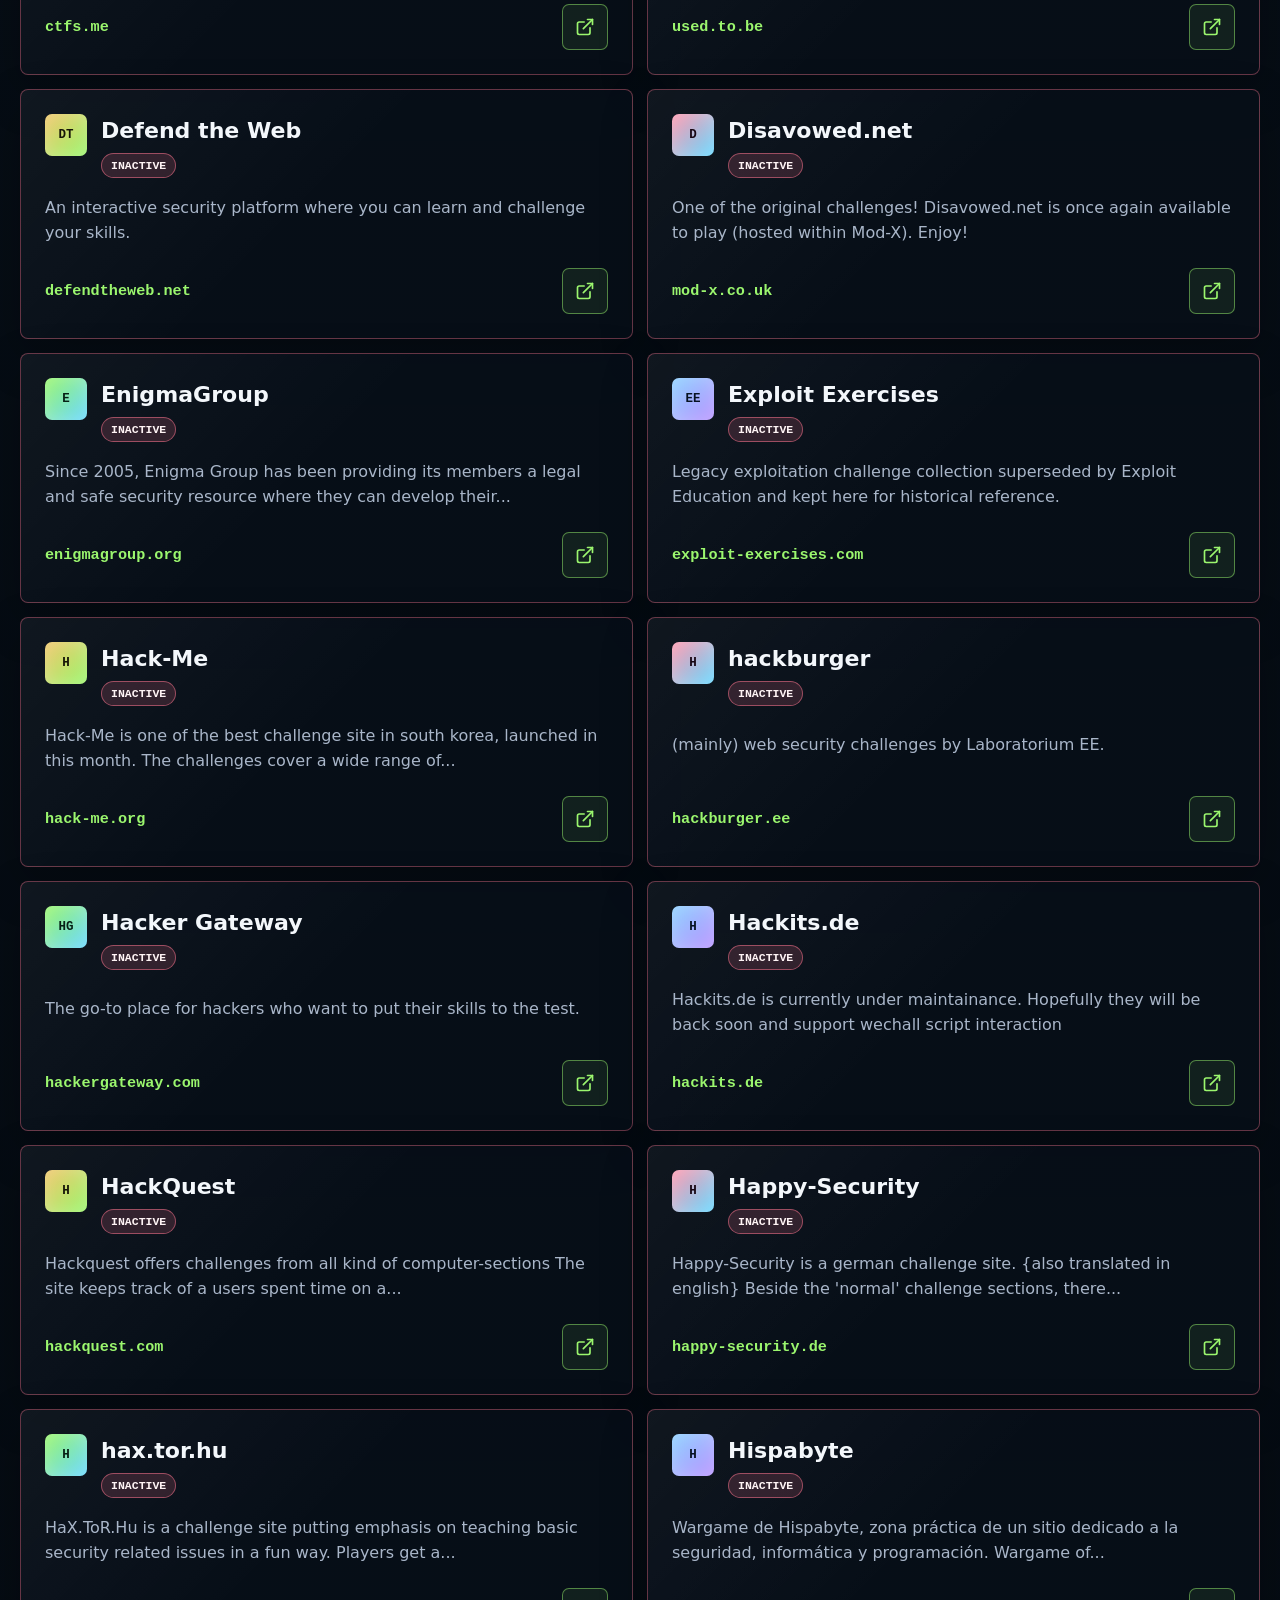
==== commit 81c3dae4: "Adding more links, cleanups" ====
--- a/index.html
+++ b/index.html
@@ -12,7 +12,7 @@
       http-equiv="Content-Security-Policy"
       content="default-src 'self'; script-src 'self'; style-src 'self'; img-src 'self' data:; connect-src 'self'; object-src 'none'; base-uri 'self'; form-action 'none'"
     />
-    <link rel="stylesheet" href="styles.css" />
+    <link rel="stylesheet" href="styles.css?v=20260617-more-platforms-batch" />
   </head>
   <body>
     <header class="site-header">
@@ -159,6 +159,6 @@
       </article>
     </template>
 
-    <script src="app.js" defer></script>
+    <script src="app.js?v=20260617-more-platforms-batch" defer></script>
   </body>
 </html>
